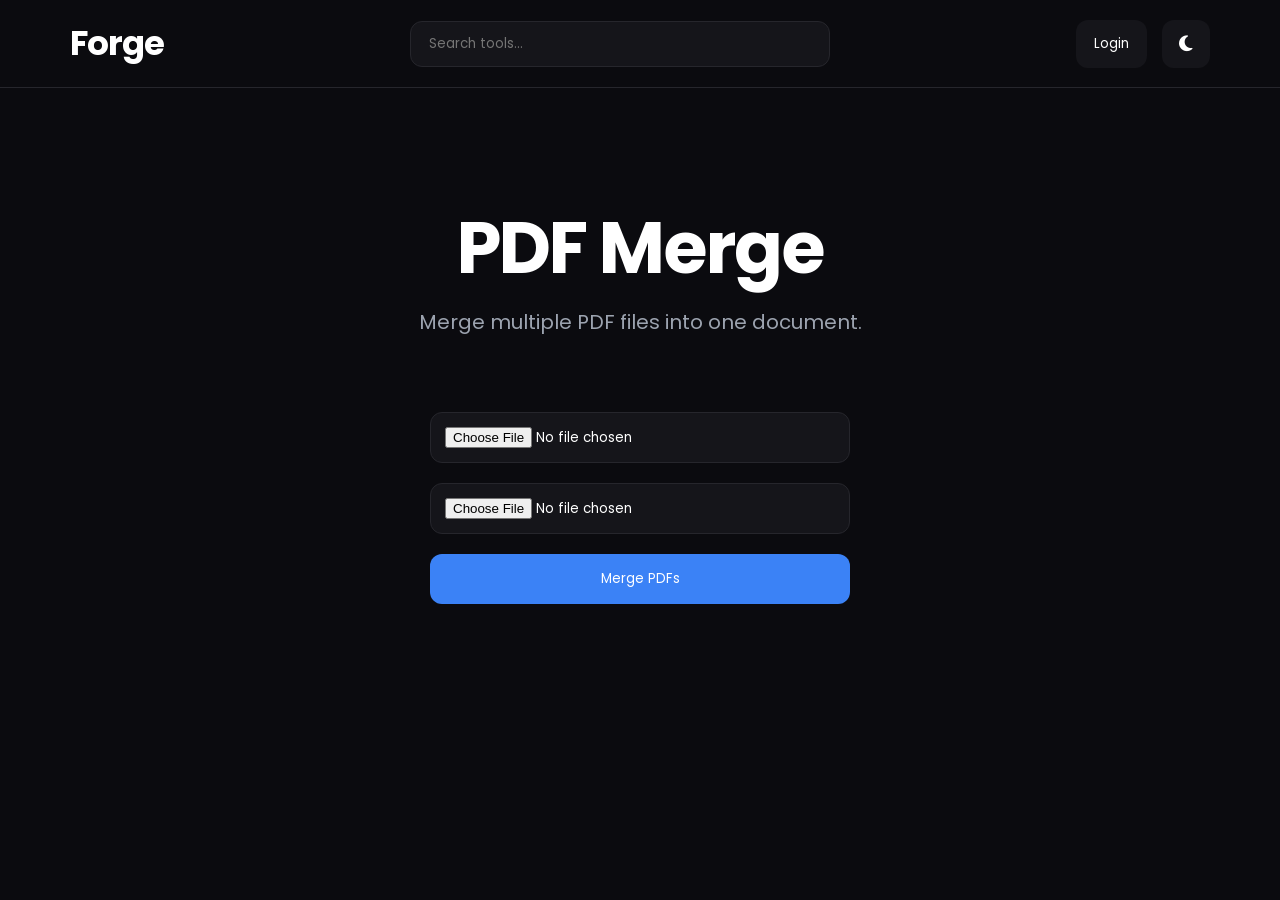
==== frontend/pdf.html @ 041222e4 "Add PDF page and homepage navigation" ====
<!DOCTYPE html>
<html lang="en">

<head>

    <meta charset="UTF-8">

    <meta name="viewport"
        content="width=device-width, initial-scale=1.0">

    <title>PDF Merge | Forge</title>

    <!-- Font Awesome -->

    <link rel="stylesheet"
        href="https://cdnjs.cloudflare.com/ajax/libs/font-awesome/6.7.2/css/all.min.css">

    <link rel="stylesheet"
        href="style.css">

</head>

<body>

    <!-- ===========================
         NAVBAR
    ============================ -->

    <nav class="navbar">

        <div class="logo">

            <a href="index.html"
                style="text-decoration:none;color:inherit;">

                Forge

            </a>

        </div>

        <div class="search-box">

            <input
                type="text"
                placeholder="Search tools...">

        </div>

        <div class="nav-right">

            <button class="login-btn">

                Login

            </button>

            <button class="theme-btn">

                <i class="fa-solid fa-moon"></i>

            </button>

        </div>

    </nav>

    <!-- ===========================
         HERO
    ============================ -->

    <section class="hero">

        <h1>

            PDF Merge

        </h1>

        <p>

            Merge multiple PDF files into one document.

        </p>

        <div class="pdf-upload">

            <input
                type="file"
                id="pdf1"
                accept=".pdf">

            <input
                type="file"
                id="pdf2"
                accept=".pdf">

            <button
                id="mergeBtn">

                Merge PDFs

            </button>

        </div>

        <p
            id="statusMessage"
            class="error-message">

        </p>

    </section>

    <script src="pdf.js"></script>

</body>

</html>
---- frontend/style.css ----
/* ==========================================
   GOOGLE FONT
========================================== */

@import url('https://fonts.googleapis.com/css2?family=Poppins:wght@300;400;500;600;700&display=swap');


/* ==========================================
   ROOT VARIABLES
========================================== */
:root{

    --bg:#0B0B0F;

    --surface:#15151A;

    --surface-hover:#1C1C22;

    --border:#26262C;

    --text:#FFFFFF;

    --secondary:#9CA3AF;

    --accent:#3B82F6;

    --success:#22C55E;

    --warning:#F59E0B;

    --danger:#EF4444;

    --radius:16px;

    --transition:.35s ease;

}


/* ==========================================
   RESET
========================================== */

*{
    margin:0;
    padding:0;
    box-sizing:border-box;
    font-family:'Poppins',sans-serif;
}


/* ==========================================
   BODY
========================================== */

body{

    background:var(--bg);

    color:var(--text);

}


/* ==========================================
   NAVBAR
========================================== */

.navbar{

    display:flex;

    justify-content:space-between;

    align-items:center;

    padding:18px 70px;

    border-bottom:1px solid var(--border);

}


/* ==========================================
   HERO
========================================== */

.hero{

    display:flex;

    flex-direction:column;

    justify-content:center;

    align-items:center;

    text-align:center;

    padding:120px 20px 140px;
}

.hero h1{

    font-size:72px;

    line-height:1.1;

    margin-bottom:20px;

    font-weight:700;

    letter-spacing:-2px;

    max-width:650px;

    

}

.hero p{

    font-size:20px;

    color:var(--secondary);

    margin-bottom:40px;

    max-width:700px;

}


.hero-search{

    display:flex;

    gap:15px;

    margin-bottom:30px;

}

.hero-search input{

    width:550px;

    padding:16px 20px;

    background:var(--surface);

    color:white;

    border:1px solid var(--border);

    border-radius:14px;

    outline:none;

    transition:.3s;

}

.hero-search input:focus{

    border-color:var(--accent);

}

.hero-search button{

    padding:16px 32px;

    background:var(--accent);

    color:white;

    border:none;

    border-radius:14px;

    cursor:pointer;

    transition:all .35s ease;

}

.hero-search button:hover{

    transform:translateY(-4px) scale(1.03);

    box-shadow:
        0 0 12px rgba(255,255,255,.12),
        0 0 28px rgba(255,255,255,.08),
        0 15px 35px rgba(0,0,0,.45);

}


.popular-tags{

    display:flex;

    gap:15px;

}

.popular-tags a{

    padding:10px 18px;

    background:var(--surface);

   border:1px solid var(--border);

    border-radius:30px;

    color:var(--secondary);

    cursor:pointer;

    transition:.3s;
    text-decoration:none;
}

.popular-tags a:hover{

    color:white;

    transform:translateY(-3px);

    box-shadow:
        0 0 10px rgba(255,255,255,.08),
        0 0 18px rgba(255,255,255,.05);

}

.hero-footer{

    margin-top:40px;

    color:#7A7A84;

    font-size:15px;

    letter-spacing:.5px;

}

/* ==========================================
   LOGO
========================================== */

.logo{

    font-size:34px;

    font-weight:700;

    letter-spacing:-1px;

    color:var(--text);

    cursor:pointer;

}


/* ==========================================
   SEARCH BOX
========================================== */

.search-box input{

    width:420px;

    padding:12px 18px;

    background:var(--surface);

    color:var(--text);

    border:1px solid var(--border);

    border-radius:12px;

    outline:none;

    transition:0.3s;

}


.search-box input:focus{

    border-color:var(--accent);

}


/* ==========================================
   RIGHT SECTION
========================================== */

.nav-right{

    display:flex;

    gap:15px;

}


/* ==========================================
   BUTTONS
========================================== */

.login-btn,
.theme-btn{

    padding:10px 18px;

    background:var(--surface);

    color:var(--text);

    border:none;

    border-radius:12px;

    cursor:pointer;

    transition:
        transform .25s ease,
        box-shadow .25s ease,
        background-color .25s ease;

}

/* Theme Button */

.theme-btn{

    width:48px;

    height:48px;

    display:flex;

    justify-content:center;

    align-items:center;

}

/* Hover */

/* Hover */

.login-btn:hover,
.theme-btn:hover{

    background:var(--surface-hover);

    transform:translateY(-4px) scale(1.03);

    box-shadow:
        0 0 8px rgba(255,255,255,.08),
        0 0 18px rgba(255,255,255,.05),
        0 12px 30px rgba(0,0,0,.45);

}

.theme-btn i{

    font-size:18px;

}


.divider{

    width:85%;

    margin:auto;

    border:none;

    height:1px;

    background:#1D1D24;

}


/* ==========================================
   POPULAR TOOLS
========================================== */

.tools{

    width:90%;

    max-width:1300px;

    margin:100px auto;

}

.tools h2{

    font-size:38px;

    margin-bottom:40px;

}

/* Grid */

.tools-grid{

    display:grid;

    grid-template-columns:repeat(4,1fr);

    gap:25px;

}

/* Cards */

.tool-card{

    transition:
        transform .3s ease,
        box-shadow .3s ease,
        border-color .3s ease;

}

.tool-card:hover{

    transform:translateY(-8px) scale(1.02);

    border-color:rgba(255,255,255,.12);

    box-shadow:
        0 0 15px rgba(255,255,255,.05),
        0 15px 40px rgba(0,0,0,.45);

}
/* Icon */

.tool-icon{

    font-size:34px;

    margin-bottom:20px;

}

/* Heading */

.tool-card h3{

    margin-bottom:12px;

}

/* Paragraph */

.tool-card p{

    color:var(--secondary);

    margin-bottom:25px;

    line-height:1.6;

}

/* Link */

.tool-card a{

    text-decoration:none;

    color:var(--accent);

    font-weight:600;

}



/* ==========================================
   QR RESULT
========================================== */

.qr-result{

    margin-top:45px;

    padding:35px;

    width:340px;

    background:var(--surface);

    border:1px solid var(--border);

    border-radius:22px;

    display:flex;

    flex-direction:column;

    align-items:center;

    gap:22px;

    box-shadow:
        0 10px 35px rgba(0,0,0,.35);

    animation:fadeUp .45s ease;

}

#qrImage{

    width:240px;

    background:white;

    padding:12px;

    border-radius:14px;

}

.qr-result h3{

    font-size:20px;

    color:var(--text);

}

/* ==========================================
   ERROR MESSAGE
========================================== */

/* ==========================================
   ERROR MESSAGE
========================================== */

.error-message{

    margin-top:18px;

    color:#ff6b6b;

    font-size:15px;

    font-weight:500;

    min-height:22px;

}






/* ==========================================
   DOWNLOAD BUTTON
========================================== */

#downloadBtn{

    padding:14px 28px;

    background:var(--accent);

    color:white;

    border:none;

    border-radius:12px;

    cursor:pointer;

    transition:all .35s ease;

}

#downloadBtn:hover{

    transform:translateY(-3px);

    box-shadow:
        0 0 12px rgba(255,255,255,.12),
        0 10px 25px rgba(0,0,0,.35);

}


@keyframes fadeUp{

    from{

        opacity:0;

        transform:translateY(25px);

    }

    to{

        opacity:1;

        transform:translateY(0);

    }

}

/* ==========================================
   PDF TOOL
========================================== */

.pdf-upload{

    display:flex;

    flex-direction:column;

    gap:20px;

    width:420px;

    margin-top:35px;

}

.pdf-upload input{

    background:var(--surface);

    color:var(--text);

    padding:14px;

    border:1px solid var(--border);

    border-radius:12px;

}

.pdf-upload button{

    padding:15px;

    background:var(--accent);

    color:white;

    border:none;

    border-radius:12px;

    cursor:pointer;

    transition:.3s;

}

.pdf-upload button:hover{

    transform:translateY(-3px);

}
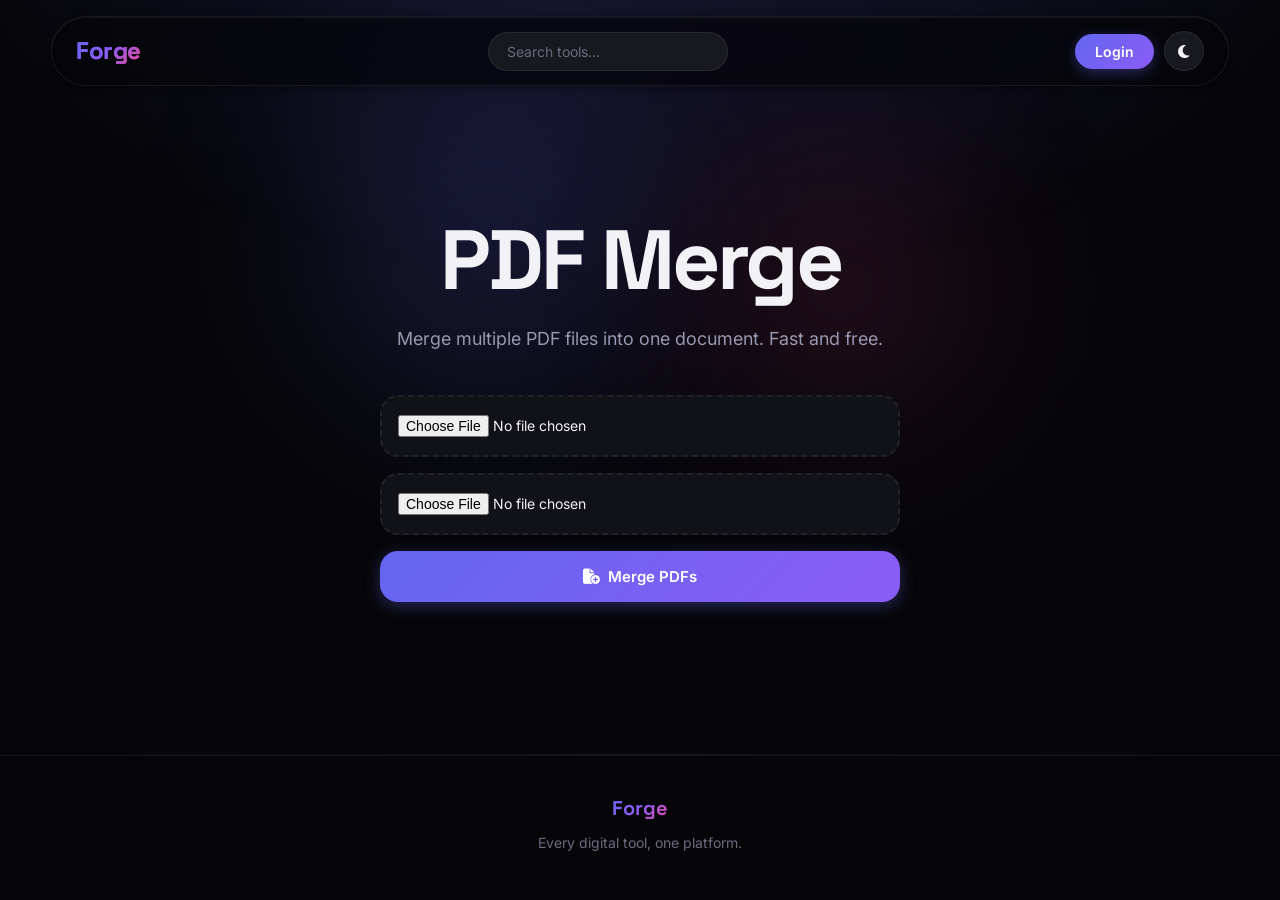
==== commit 793377e9: "feat: complete frontend UI redesign with premium glassmorphism theme" ====
--- a/frontend/pdf.html
+++ b/frontend/pdf.html
@@ -1,119 +1,63 @@
-<!DOCTYPE html>
-<html lang="en">
-
-<head>
-
-    <meta charset="UTF-8">
-
-    <meta name="viewport"
-        content="width=device-width, initial-scale=1.0">
-
-    <title>PDF Merge | Forge</title>
-
-    <!-- Font Awesome -->
-
-    <link rel="stylesheet"
-        href="https://cdnjs.cloudflare.com/ajax/libs/font-awesome/6.7.2/css/all.min.css">
-
-    <link rel="stylesheet"
-        href="style.css">
-
-</head>
-
-<body>
-
-    <!-- ===========================
-         NAVBAR
-    ============================ -->
-
-    <nav class="navbar">
-
-        <div class="logo">
-
-            <a href="index.html"
-                style="text-decoration:none;color:inherit;">
-
-                Forge
-
-            </a>
-
-        </div>
-
-        <div class="search-box">
-
-            <input
-                type="text"
-                placeholder="Search tools...">
-
-        </div>
-
-        <div class="nav-right">
-
-            <button class="login-btn">
-
-                Login
-
-            </button>
-
-            <button class="theme-btn">
-
-                <i class="fa-solid fa-moon"></i>
-
-            </button>
-
-        </div>
-
-    </nav>
-
-    <!-- ===========================
-         HERO
-    ============================ -->
-
-    <section class="hero">
-
-        <h1>
-
-            PDF Merge
-
-        </h1>
-
-        <p>
-
-            Merge multiple PDF files into one document.
-
-        </p>
-
-        <div class="pdf-upload">
-
-            <input
-                type="file"
-                id="pdf1"
-                accept=".pdf">
-
-            <input
-                type="file"
-                id="pdf2"
-                accept=".pdf">
-
-            <button
-                id="mergeBtn">
-
-                Merge PDFs
-
-            </button>
-
-        </div>
-
-        <p
-            id="statusMessage"
-            class="error-message">
-
-        </p>
-
-    </section>
-
-    <script src="pdf.js"></script>
-
-</body>
-
-</html>+<!DOCTYPE html>
+<html lang="en">
+
+<head>
+    <meta charset="UTF-8">
+    <meta name="viewport" content="width=device-width, initial-scale=1.0">
+    <meta name="description" content="Merge multiple PDF files into one document. Free, fast, no sign-up.">
+    <title>PDF Merge | Forge</title>
+
+    <link rel="stylesheet" href="https://cdnjs.cloudflare.com/ajax/libs/font-awesome/6.7.2/css/all.min.css">
+    <link rel="stylesheet" href="style.css">
+</head>
+
+<body>
+
+    <!-- NAVBAR -->
+    <nav class="navbar">
+        <div class="logo">
+            <a href="index.html">Forge</a>
+        </div>
+        <div class="search-box">
+            <input type="text" placeholder="Search tools...">
+        </div>
+        <div class="nav-right">
+            <button class="login-btn">Login</button>
+            <button class="theme-btn" id="themeBtn">
+                <i class="fa-solid fa-moon" id="themeIcon"></i>
+            </button>
+        </div>
+    </nav>
+
+    <!-- HERO -->
+    <section class="hero">
+
+        <h1>PDF Merge</h1>
+
+        <p>Merge multiple PDF files into one document. Fast and free.</p>
+
+        <div class="pdf-upload">
+            <input type="file" id="pdf1" accept=".pdf">
+            <input type="file" id="pdf2" accept=".pdf">
+            <button id="mergeBtn">
+                <i class="fa-solid fa-file-circle-plus"></i>&nbsp; Merge PDFs
+            </button>
+        </div>
+
+        <p id="statusMessage" class="error-message"></p>
+
+    </section>
+
+    <hr class="divider">
+
+    <!-- FOOTER -->
+    <footer class="footer">
+        <div class="footer-brand">Forge</div>
+        <p>Every digital tool, one platform.</p>
+    </footer>
+
+    <script src="pdf.js"></script>
+    <script src="theme.js"></script>
+
+</body>
+</html>
--- a/frontend/style.css
+++ b/frontend/style.css
@@ -1,683 +1,397 @@
-/* ==========================================
-   GOOGLE FONT
-========================================== */
-
-@import url('https://fonts.googleapis.com/css2?family=Poppins:wght@300;400;500;600;700&display=swap');
-
-
-/* ==========================================
-   ROOT VARIABLES
-========================================== */
-:root{
-
-    --bg:#0B0B0F;
-
-    --surface:#15151A;
-
-    --surface-hover:#1C1C22;
-
-    --border:#26262C;
-
-    --text:#FFFFFF;
-
-    --secondary:#9CA3AF;
-
-    --accent:#3B82F6;
-
-    --success:#22C55E;
-
-    --warning:#F59E0B;
-
-    --danger:#EF4444;
-
-    --radius:16px;
-
-    --transition:.35s ease;
-
-}
-
-
-/* ==========================================
-   RESET
-========================================== */
-
-*{
-    margin:0;
-    padding:0;
-    box-sizing:border-box;
-    font-family:'Poppins',sans-serif;
-}
-
-
-/* ==========================================
-   BODY
-========================================== */
-
-body{
-
-    background:var(--bg);
-
-    color:var(--text);
-
-}
-
-
-/* ==========================================
-   NAVBAR
-========================================== */
-
-.navbar{
-
-    display:flex;
-
-    justify-content:space-between;
-
-    align-items:center;
-
-    padding:18px 70px;
-
-    border-bottom:1px solid var(--border);
-
-}
-
-
-/* ==========================================
-   HERO
-========================================== */
-
-.hero{
-
-    display:flex;
-
-    flex-direction:column;
-
-    justify-content:center;
-
-    align-items:center;
-
-    text-align:center;
-
-    padding:120px 20px 140px;
-}
-
-.hero h1{
-
-    font-size:72px;
-
-    line-height:1.1;
-
-    margin-bottom:20px;
-
-    font-weight:700;
-
-    letter-spacing:-2px;
-
-    max-width:650px;
-
-    
-
-}
-
-.hero p{
-
-    font-size:20px;
-
-    color:var(--secondary);
-
-    margin-bottom:40px;
-
-    max-width:700px;
-
-}
-
-
-.hero-search{
-
-    display:flex;
-
-    gap:15px;
-
-    margin-bottom:30px;
-
-}
-
-.hero-search input{
-
-    width:550px;
-
-    padding:16px 20px;
-
-    background:var(--surface);
-
-    color:white;
-
-    border:1px solid var(--border);
-
-    border-radius:14px;
-
-    outline:none;
-
-    transition:.3s;
-
-}
-
-.hero-search input:focus{
-
-    border-color:var(--accent);
-
-}
-
-.hero-search button{
-
-    padding:16px 32px;
-
-    background:var(--accent);
-
-    color:white;
-
-    border:none;
-
-    border-radius:14px;
-
-    cursor:pointer;
-
-    transition:all .35s ease;
-
-}
-
-.hero-search button:hover{
-
-    transform:translateY(-4px) scale(1.03);
-
-    box-shadow:
-        0 0 12px rgba(255,255,255,.12),
-        0 0 28px rgba(255,255,255,.08),
-        0 15px 35px rgba(0,0,0,.45);
-
-}
-
-
-.popular-tags{
-
-    display:flex;
-
-    gap:15px;
-
-}
-
-.popular-tags a{
-
-    padding:10px 18px;
-
-    background:var(--surface);
-
-   border:1px solid var(--border);
-
-    border-radius:30px;
-
-    color:var(--secondary);
-
-    cursor:pointer;
-
-    transition:.3s;
-    text-decoration:none;
-}
-
-.popular-tags a:hover{
-
-    color:white;
-
-    transform:translateY(-3px);
-
-    box-shadow:
-        0 0 10px rgba(255,255,255,.08),
-        0 0 18px rgba(255,255,255,.05);
-
-}
-
-.hero-footer{
-
-    margin-top:40px;
-
-    color:#7A7A84;
-
-    font-size:15px;
-
-    letter-spacing:.5px;
-
-}
-
-/* ==========================================
-   LOGO
-========================================== */
-
-.logo{
-
-    font-size:34px;
-
-    font-weight:700;
-
-    letter-spacing:-1px;
-
-    color:var(--text);
-
-    cursor:pointer;
-
-}
-
-
-/* ==========================================
-   SEARCH BOX
-========================================== */
-
-.search-box input{
-
-    width:420px;
-
-    padding:12px 18px;
-
-    background:var(--surface);
-
-    color:var(--text);
-
-    border:1px solid var(--border);
-
-    border-radius:12px;
-
-    outline:none;
-
-    transition:0.3s;
-
-}
-
-
-.search-box input:focus{
-
-    border-color:var(--accent);
-
-}
-
-
-/* ==========================================
-   RIGHT SECTION
-========================================== */
-
-.nav-right{
-
-    display:flex;
-
-    gap:15px;
-
-}
-
-
-/* ==========================================
-   BUTTONS
-========================================== */
-
-.login-btn,
-.theme-btn{
-
-    padding:10px 18px;
-
-    background:var(--surface);
-
-    color:var(--text);
-
-    border:none;
-
-    border-radius:12px;
-
-    cursor:pointer;
-
-    transition:
-        transform .25s ease,
-        box-shadow .25s ease,
-        background-color .25s ease;
-
-}
-
-/* Theme Button */
-
-.theme-btn{
-
-    width:48px;
-
-    height:48px;
-
-    display:flex;
-
-    justify-content:center;
-
-    align-items:center;
-
-}
-
-/* Hover */
-
-/* Hover */
-
-.login-btn:hover,
-.theme-btn:hover{
-
-    background:var(--surface-hover);
-
-    transform:translateY(-4px) scale(1.03);
-
-    box-shadow:
-        0 0 8px rgba(255,255,255,.08),
-        0 0 18px rgba(255,255,255,.05),
-        0 12px 30px rgba(0,0,0,.45);
-
-}
-
-.theme-btn i{
-
-    font-size:18px;
-
-}
-
-
-.divider{
-
-    width:85%;
-
-    margin:auto;
-
-    border:none;
-
-    height:1px;
-
-    background:#1D1D24;
-
-}
-
-
-/* ==========================================
-   POPULAR TOOLS
-========================================== */
-
-.tools{
-
-    width:90%;
-
-    max-width:1300px;
-
-    margin:100px auto;
-
-}
-
-.tools h2{
-
-    font-size:38px;
-
-    margin-bottom:40px;
-
-}
-
-/* Grid */
-
-.tools-grid{
-
-    display:grid;
-
-    grid-template-columns:repeat(4,1fr);
-
-    gap:25px;
-
-}
-
-/* Cards */
-
-.tool-card{
-
-    transition:
-        transform .3s ease,
-        box-shadow .3s ease,
-        border-color .3s ease;
-
-}
-
-.tool-card:hover{
-
-    transform:translateY(-8px) scale(1.02);
-
-    border-color:rgba(255,255,255,.12);
-
-    box-shadow:
-        0 0 15px rgba(255,255,255,.05),
-        0 15px 40px rgba(0,0,0,.45);
-
-}
-/* Icon */
-
-.tool-icon{
-
-    font-size:34px;
-
-    margin-bottom:20px;
-
-}
-
-/* Heading */
-
-.tool-card h3{
-
-    margin-bottom:12px;
-
-}
-
-/* Paragraph */
-
-.tool-card p{
-
-    color:var(--secondary);
-
-    margin-bottom:25px;
-
-    line-height:1.6;
-
-}
-
-/* Link */
-
-.tool-card a{
-
-    text-decoration:none;
-
-    color:var(--accent);
-
-    font-weight:600;
-
-}
-
-
-
-/* ==========================================
-   QR RESULT
-========================================== */
-
-.qr-result{
-
-    margin-top:45px;
-
-    padding:35px;
-
-    width:340px;
-
-    background:var(--surface);
-
-    border:1px solid var(--border);
-
-    border-radius:22px;
-
-    display:flex;
-
-    flex-direction:column;
-
-    align-items:center;
-
-    gap:22px;
-
-    box-shadow:
-        0 10px 35px rgba(0,0,0,.35);
-
-    animation:fadeUp .45s ease;
-
-}
-
-#qrImage{
-
-    width:240px;
-
-    background:white;
-
-    padding:12px;
-
-    border-radius:14px;
-
-}
-
-.qr-result h3{
-
-    font-size:20px;
-
-    color:var(--text);
-
-}
-
-/* ==========================================
-   ERROR MESSAGE
-========================================== */
-
-/* ==========================================
-   ERROR MESSAGE
-========================================== */
-
-.error-message{
-
-    margin-top:18px;
-
-    color:#ff6b6b;
-
-    font-size:15px;
-
-    font-weight:500;
-
-    min-height:22px;
-
-}
-
-
-
-
-
-
-/* ==========================================
-   DOWNLOAD BUTTON
-========================================== */
-
-#downloadBtn{
-
-    padding:14px 28px;
-
-    background:var(--accent);
-
-    color:white;
-
-    border:none;
-
-    border-radius:12px;
-
-    cursor:pointer;
-
-    transition:all .35s ease;
-
-}
-
-#downloadBtn:hover{
-
-    transform:translateY(-3px);
-
-    box-shadow:
-        0 0 12px rgba(255,255,255,.12),
-        0 10px 25px rgba(0,0,0,.35);
-
-}
-
-
-@keyframes fadeUp{
-
-    from{
-
-        opacity:0;
-
-        transform:translateY(25px);
-
-    }
-
-    to{
-
-        opacity:1;
-
-        transform:translateY(0);
-
-    }
-
-}
-
-/* ==========================================
-   PDF TOOL
-========================================== */
-
-.pdf-upload{
-
-    display:flex;
-
-    flex-direction:column;
-
-    gap:20px;
-
-    width:420px;
-
-    margin-top:35px;
-
-}
-
-.pdf-upload input{
-
-    background:var(--surface);
-
-    color:var(--text);
-
-    padding:14px;
-
-    border:1px solid var(--border);
-
-    border-radius:12px;
-
-}
-
-.pdf-upload button{
-
-    padding:15px;
-
-    background:var(--accent);
-
-    color:white;
-
-    border:none;
-
-    border-radius:12px;
-
-    cursor:pointer;
-
-    transition:.3s;
-
-}
-
-.pdf-upload button:hover{
-
-    transform:translateY(-3px);
-
-}+/* GOOGLE FONTS */
+@import url('https://fonts.googleapis.com/css2?family=Inter:wght@300;400;500;600;700;800;900&family=Space+Grotesk:wght@400;500;600;700&display=swap');
+
+/* ROOT VARIABLES */
+:root {
+    --bg: #060609;
+    --surface: #111118;
+    --surface2: #18181f;
+    --surface-hover: #1e1e28;
+    --border: rgba(255,255,255,.07);
+    --text: #f1f1f6;
+    --text-muted: #6b6b80;
+    --secondary: #9898b0;
+    --accent: #6366f1;
+    --accent2: #8b5cf6;
+    --pink: #ec4899;
+    --gradient-hero: linear-gradient(135deg, #6366f1 0%, #8b5cf6 50%, #ec4899 100%);
+    --gradient-card: linear-gradient(135deg, rgba(99,102,241,.12) 0%, rgba(139,92,246,.06) 100%);
+    --gradient-btn: linear-gradient(135deg, #6366f1 0%, #8b5cf6 100%);
+    --gradient-bg: radial-gradient(ellipse 80% 60% at 50% -10%, rgba(99,102,241,.18) 0%, transparent 70%);
+    --success: #22c55e;
+    --warning: #f59e0b;
+    --danger: #ef4444;
+    --radius-sm: 10px;
+    --radius: 18px;
+    --radius-lg: 28px;
+    --shadow-sm: 0 2px 8px rgba(0,0,0,.4);
+    --shadow-md: 0 8px 32px rgba(0,0,0,.5);
+    --shadow-lg: 0 24px 64px rgba(0,0,0,.6);
+    --shadow-glow: 0 0 40px rgba(99,102,241,.25);
+    --transition: .3s cubic-bezier(.4,0,.2,1);
+    --navbar-bg: rgba(6,6,9,.75);
+}
+
+body.light {
+    --bg: #f4f4f9;
+    --surface: #ffffff;
+    --surface2: #f8f8fc;
+    --surface-hover: #f0f0f8;
+    --border: rgba(0,0,0,.08);
+    --text: #0f0f1a;
+    --text-muted: #8888a8;
+    --secondary: #55557a;
+    --gradient-bg: radial-gradient(ellipse 80% 60% at 50% -10%, rgba(99,102,241,.12) 0%, transparent 70%);
+    --shadow-sm: 0 2px 8px rgba(0,0,0,.08);
+    --shadow-md: 0 8px 32px rgba(0,0,0,.12);
+    --shadow-lg: 0 24px 64px rgba(0,0,0,.15);
+    --shadow-glow: 0 0 40px rgba(99,102,241,.15);
+    --navbar-bg: rgba(255,255,255,.82);
+}
+
+*, *::before, *::after { margin: 0; padding: 0; box-sizing: border-box; }
+html { scroll-behavior: smooth; }
+
+body {
+    font-family: 'Inter', sans-serif;
+    background: var(--bg);
+    color: var(--text);
+    line-height: 1.6;
+    transition: background var(--transition), color var(--transition);
+    overflow-x: hidden;
+}
+body::before {
+    content: '';
+    position: fixed;
+    inset: 0;
+    background: var(--gradient-bg);
+    pointer-events: none;
+    z-index: 0;
+}
+
+::-webkit-scrollbar { width: 5px; }
+::-webkit-scrollbar-track { background: var(--bg); }
+::-webkit-scrollbar-thumb { background: var(--accent); border-radius: 99px; }
+::selection { background: rgba(99,102,241,.35); color: #fff; }
+
+/* NAVBAR */
+.navbar {
+    position: sticky;
+    top: 16px;
+    width: 92%;
+    max-width: 1280px;
+    margin: 16px auto 0;
+    padding: 14px 24px;
+    display: flex;
+    justify-content: space-between;
+    align-items: center;
+    background: var(--navbar-bg);
+    backdrop-filter: blur(24px) saturate(180%);
+    -webkit-backdrop-filter: blur(24px) saturate(180%);
+    border: 1px solid var(--border);
+    border-radius: 100px;
+    z-index: 1000;
+    transition: all var(--transition);
+    box-shadow: var(--shadow-sm), inset 0 1px 0 rgba(255,255,255,.06);
+}
+
+.logo {
+    font-family: 'Space Grotesk', sans-serif;
+    font-size: 24px;
+    font-weight: 700;
+    letter-spacing: -.5px;
+    background: var(--gradient-hero);
+    -webkit-background-clip: text;
+    -webkit-text-fill-color: transparent;
+    background-clip: text;
+    cursor: pointer;
+    transition: opacity var(--transition);
+    text-decoration: none;
+}
+.logo:hover { opacity: .8; }
+.logo a { text-decoration: none; background: var(--gradient-hero); -webkit-background-clip: text; -webkit-text-fill-color: transparent; background-clip: text; }
+
+.search-box input {
+    width: 240px;
+    padding: 10px 18px;
+    background: var(--surface2);
+    color: var(--text);
+    border: 1px solid var(--border);
+    border-radius: 99px;
+    outline: none;
+    font-size: 14px;
+    font-family: 'Inter', sans-serif;
+    transition: all var(--transition);
+}
+.search-box input:focus { border-color: var(--accent); box-shadow: 0 0 0 3px rgba(99,102,241,.15); }
+.search-box input::placeholder { color: var(--text-muted); }
+
+.nav-links { display: flex; gap: 4px; }
+.nav-links a { padding: 8px 14px; color: var(--secondary); text-decoration: none; font-size: 14px; font-weight: 500; border-radius: 99px; transition: all var(--transition); }
+.nav-links a:hover { color: var(--text); background: var(--surface-hover); }
+
+.nav-right { display: flex; gap: 10px; align-items: center; }
+
+.login-btn {
+    padding: 9px 20px;
+    background: var(--gradient-btn);
+    color: #fff;
+    border: none;
+    border-radius: 99px;
+    font-size: 14px;
+    font-weight: 600;
+    font-family: 'Inter', sans-serif;
+    cursor: pointer;
+    transition: all var(--transition);
+    box-shadow: 0 4px 14px rgba(99,102,241,.35);
+}
+.login-btn:hover { transform: translateY(-2px); box-shadow: 0 8px 24px rgba(99,102,241,.5); }
+
+.theme-btn {
+    width: 40px;
+    height: 40px;
+    display: flex;
+    justify-content: center;
+    align-items: center;
+    background: var(--surface2);
+    color: var(--text);
+    border: 1px solid var(--border);
+    border-radius: 50%;
+    cursor: pointer;
+    transition: all var(--transition);
+    font-size: 15px;
+    font-family: 'Inter', sans-serif;
+}
+.theme-btn:hover { background: var(--surface-hover); border-color: var(--accent); transform: rotate(20deg); }
+
+/* HERO */
+.hero {
+    position: relative;
+    display: flex;
+    flex-direction: column;
+    justify-content: center;
+    align-items: center;
+    text-align: center;
+    padding: 130px 20px 120px;
+    z-index: 1;
+}
+.hero::before, .hero::after {
+    content: '';
+    position: absolute;
+    border-radius: 50%;
+    filter: blur(80px);
+    pointer-events: none;
+    animation: floatOrb 8s ease-in-out infinite;
+    z-index: -1;
+}
+.hero::before { width: 500px; height: 500px; background: radial-gradient(circle, rgba(99,102,241,.25) 0%, transparent 70%); top: -100px; left: calc(50% - 400px); }
+.hero::after { width: 400px; height: 400px; background: radial-gradient(circle, rgba(236,72,153,.18) 0%, transparent 70%); top: 0; right: calc(50% - 400px); animation-delay: -4s; }
+
+@keyframes floatOrb {
+    0%, 100% { transform: translateY(0) scale(1); }
+    50% { transform: translateY(-30px) scale(1.05); }
+}
+
+.hero-badge {
+    display: inline-flex;
+    align-items: center;
+    gap: 8px;
+    padding: 6px 16px;
+    background: rgba(99,102,241,.1);
+    border: 1px solid rgba(99,102,241,.25);
+    border-radius: 99px;
+    font-size: 13px;
+    font-weight: 500;
+    color: #a5b4fc;
+    margin-bottom: 28px;
+    animation: fadeDown .6s ease both;
+}
+
+.hero h1 {
+    font-family: 'Space Grotesk', sans-serif;
+    font-size: clamp(48px, 8vw, 84px);
+    font-weight: 800;
+    line-height: 1.05;
+    letter-spacing: -3px;
+    max-width: 780px;
+    margin-bottom: 20px;
+    animation: fadeDown .7s .1s ease both;
+}
+
+.gradient-text { background: var(--gradient-hero); -webkit-background-clip: text; -webkit-text-fill-color: transparent; background-clip: text; }
+
+.hero > p { font-size: 18px; color: var(--secondary); max-width: 520px; line-height: 1.7; animation: fadeDown .7s .2s ease both; }
+
+.hero-search {
+    display: flex;
+    gap: 12px;
+    margin-top: 42px;
+    width: 100%;
+    max-width: 640px;
+    animation: fadeDown .7s .3s ease both;
+}
+.hero-search input {
+    flex: 1;
+    height: 58px;
+    padding: 0 22px;
+    background: var(--surface);
+    color: var(--text);
+    border: 1px solid var(--border);
+    border-radius: var(--radius);
+    outline: none;
+    font-size: 16px;
+    font-family: 'Inter', sans-serif;
+    transition: all var(--transition);
+    box-shadow: var(--shadow-sm);
+}
+.hero-search input::placeholder { color: var(--text-muted); }
+.hero-search input:focus { border-color: var(--accent); box-shadow: 0 0 0 4px rgba(99,102,241,.15), var(--shadow-sm); }
+
+.search-btn {
+    height: 58px;
+    padding: 0 28px;
+    background: var(--gradient-btn);
+    color: #fff;
+    border: none;
+    border-radius: var(--radius);
+    font-size: 15px;
+    font-weight: 600;
+    font-family: 'Inter', sans-serif;
+    cursor: pointer;
+    transition: all var(--transition);
+    white-space: nowrap;
+    box-shadow: 0 4px 20px rgba(99,102,241,.4);
+}
+.search-btn:hover { transform: translateY(-2px); box-shadow: 0 8px 30px rgba(99,102,241,.6); }
+.search-btn:active { transform: translateY(0); }
+
+.popular-tags { display: flex; gap: 10px; flex-wrap: wrap; justify-content: center; margin-top: 20px; animation: fadeDown .7s .4s ease both; }
+.popular-tags a { padding: 7px 16px; background: var(--surface); border: 1px solid var(--border); border-radius: 99px; color: var(--secondary); text-decoration: none; font-size: 13px; font-weight: 500; transition: all var(--transition); }
+.popular-tags a:hover { color: var(--text); border-color: var(--accent); background: rgba(99,102,241,.08); transform: translateY(-2px); }
+
+.hero-footer { margin-top: 50px; color: var(--text-muted); font-size: 14px; letter-spacing: .5px; animation: fadeDown .7s .5s ease both; }
+
+/* STATS BAR */
+.stats-bar {
+    position: relative;
+    z-index: 1;
+    display: flex;
+    justify-content: center;
+    width: 90%;
+    max-width: 900px;
+    margin: 0 auto 80px;
+    background: var(--surface);
+    border: 1px solid var(--border);
+    border-radius: var(--radius-lg);
+    overflow: hidden;
+    animation: fadeUp .7s .2s ease both;
+}
+.stat-item { flex: 1; padding: 28px 20px; text-align: center; transition: background var(--transition); position: relative; }
+.stat-item:not(:last-child)::after { content: ''; position: absolute; right: 0; top: 20%; height: 60%; width: 1px; background: var(--border); }
+.stat-item:hover { background: var(--surface-hover); }
+.stat-number { font-family: 'Space Grotesk', sans-serif; font-size: 32px; font-weight: 700; background: var(--gradient-hero); -webkit-background-clip: text; -webkit-text-fill-color: transparent; background-clip: text; display: block; line-height: 1; margin-bottom: 6px; }
+.stat-label { font-size: 13px; color: var(--text-muted); font-weight: 500; }
+
+/* DIVIDER */
+.divider { width: 85%; margin: 0 auto; border: none; height: 1px; background: linear-gradient(90deg, transparent, var(--border), transparent); }
+
+/* TOOLS SECTION */
+.tools { position: relative; z-index: 1; width: 90%; max-width: 1280px; margin: 0 auto 100px; }
+.tools h2 { font-family: 'Space Grotesk', sans-serif; font-size: 38px; font-weight: 700; letter-spacing: -1.5px; margin-bottom: 40px; }
+.tools-grid { display: grid; grid-template-columns: repeat(4, 1fr); gap: 20px; }
+
+/* TOOL CARDS */
+.tool-card {
+    position: relative;
+    background: var(--surface);
+    border: 1px solid var(--border);
+    border-radius: var(--radius-lg);
+    padding: 32px 28px;
+    transition: all var(--transition);
+    cursor: pointer;
+    overflow: hidden;
+    animation: fadeUp .5s ease both;
+}
+.tool-card::before { content: ''; position: absolute; inset: 0; background: var(--gradient-card); opacity: 0; transition: opacity var(--transition); }
+.tool-card:hover { transform: translateY(-8px); border-color: rgba(99,102,241,.4); box-shadow: var(--shadow-lg), 0 0 0 1px rgba(99,102,241,.15), var(--shadow-glow); }
+.tool-card:hover::before { opacity: 1; }
+.tool-card:nth-child(1) { animation-delay: .0s; }
+.tool-card:nth-child(2) { animation-delay: .1s; }
+.tool-card:nth-child(3) { animation-delay: .2s; }
+.tool-card:nth-child(4) { animation-delay: .3s; }
+.tool-icon { width: 56px; height: 56px; display: flex; align-items: center; justify-content: center; border-radius: var(--radius); font-size: 26px; margin-bottom: 22px; position: relative; z-index: 1; transition: transform var(--transition); }
+.tool-card:hover .tool-icon { transform: scale(1.1) rotate(-5deg); }
+.tool-icon.purple { background: rgba(99,102,241,.15); }
+.tool-icon.blue   { background: rgba(6,182,212,.15); }
+.tool-icon.pink   { background: rgba(236,72,153,.15); }
+.tool-icon.green  { background: rgba(34,197,94,.15); }
+.tool-card h3 { font-family: 'Space Grotesk', sans-serif; font-size: 18px; font-weight: 600; margin-bottom: 10px; position: relative; z-index: 1; }
+.tool-card p { color: var(--secondary); font-size: 14px; line-height: 1.65; margin-bottom: 24px; position: relative; z-index: 1; }
+.tool-card a { display: inline-flex; align-items: center; gap: 6px; text-decoration: none; color: var(--accent); font-size: 14px; font-weight: 600; position: relative; z-index: 1; transition: gap var(--transition); }
+.tool-card a:hover { gap: 10px; }
+
+.badge-soon { display: inline-block; padding: 3px 10px; background: rgba(245,158,11,.12); color: #f59e0b; border: 1px solid rgba(245,158,11,.2); border-radius: 99px; font-size: 11px; font-weight: 600; letter-spacing: .5px; text-transform: uppercase; }
+
+/* ABOUT SECTION */
+.about { position: relative; z-index: 1; width: 90%; max-width: 1000px; margin: 0 auto 100px; text-align: center; }
+.about h2 { font-family: 'Space Grotesk', sans-serif; font-size: clamp(28px, 4vw, 42px); font-weight: 700; letter-spacing: -1.5px; margin-bottom: 16px; }
+.about > p { color: var(--secondary); font-size: 16px; line-height: 1.8; max-width: 560px; margin: 0 auto 50px; }
+.about-features { display: grid; grid-template-columns: repeat(3, 1fr); gap: 20px; }
+
+.feature { background: var(--surface); border: 1px solid var(--border); border-radius: var(--radius-lg); padding: 32px 24px; font-size: 15px; font-weight: 500; transition: all var(--transition); position: relative; overflow: hidden; text-align: center; }
+.feature::before { content: ''; position: absolute; inset: 0; background: var(--gradient-card); opacity: 0; transition: opacity var(--transition); }
+.feature:hover { transform: translateY(-6px); border-color: rgba(99,102,241,.3); box-shadow: var(--shadow-md), var(--shadow-glow); }
+.feature:hover::before { opacity: 1; }
+.feature-icon { font-size: 32px; margin-bottom: 14px; display: block; }
+.feature-title { font-family: 'Space Grotesk', sans-serif; font-size: 18px; font-weight: 600; margin-bottom: 8px; position: relative; z-index: 1; }
+.feature-desc { color: var(--secondary); font-size: 14px; line-height: 1.6; position: relative; z-index: 1; }
+
+/* FOOTER */
+.footer { position: relative; z-index: 1; border-top: 1px solid var(--border); padding: 36px 5%; text-align: center; color: var(--text-muted); font-size: 14px; }
+.footer-brand { font-family: 'Space Grotesk', sans-serif; font-size: 20px; font-weight: 700; background: var(--gradient-hero); -webkit-background-clip: text; -webkit-text-fill-color: transparent; background-clip: text; display: inline-block; margin-bottom: 8px; }
+
+/* TOOL PAGES */
+.tool-hero { position: relative; z-index: 1; display: flex; flex-direction: column; align-items: center; text-align: center; padding: 80px 20px 60px; }
+.tool-hero h1 { font-family: 'Space Grotesk', sans-serif; font-size: clamp(36px, 6vw, 62px); font-weight: 700; letter-spacing: -2px; margin-bottom: 14px; animation: fadeDown .6s ease both; }
+.tool-hero p { color: var(--secondary); font-size: 17px; max-width: 480px; line-height: 1.7; animation: fadeDown .6s .1s ease both; }
+
+/* QR RESULT */
+.qr-result { margin-top: 30px; padding: 36px; width: 340px; background: var(--surface); border: 1px solid var(--border); border-radius: var(--radius-lg); display: flex; flex-direction: column; align-items: center; gap: 20px; box-shadow: var(--shadow-lg); animation: popIn .45s cubic-bezier(.175,.885,.32,1.275) both; }
+#qrImage { width: 230px; background: white; padding: 14px; border-radius: var(--radius); }
+.qr-result h3 { font-size: 15px; font-weight: 600; color: var(--success); }
+
+/* PDF / IMAGE UPLOAD */
+.pdf-upload { display: flex; flex-direction: column; gap: 16px; width: 100%; max-width: 520px; margin: 40px auto 0; animation: fadeDown .6s .2s ease both; }
+.pdf-upload input[type="file"] { background: var(--surface); color: var(--text); padding: 18px 16px; border: 2px dashed var(--border); border-radius: var(--radius); font-family: 'Inter', sans-serif; font-size: 14px; cursor: pointer; transition: all var(--transition); }
+.pdf-upload input[type="file"]:hover { border-color: var(--accent); background: rgba(99,102,241,.04); }
+.pdf-upload label { font-size: 14px; color: var(--secondary); font-weight: 500; text-align: left; }
+.pdf-upload input[type="range"] { -webkit-appearance: none; width: 100%; height: 6px; background: linear-gradient(90deg, var(--accent) 50%, var(--surface2) 50%); border-radius: 99px; outline: none; cursor: pointer; }
+.pdf-upload input[type="range"]::-webkit-slider-thumb { -webkit-appearance: none; width: 20px; height: 20px; border-radius: 50%; background: var(--gradient-btn); box-shadow: 0 0 10px rgba(99,102,241,.5); }
+.pdf-upload button { padding: 16px; background: var(--gradient-btn); color: white; border: none; border-radius: var(--radius); cursor: pointer; transition: all var(--transition); font-size: 15px; font-weight: 600; font-family: 'Inter', sans-serif; box-shadow: 0 4px 16px rgba(99,102,241,.35); }
+.pdf-upload button:hover { transform: translateY(-2px); box-shadow: 0 8px 24px rgba(99,102,241,.5); }
+
+/* GENERATE BUTTON */
+#generateBtn { height: 56px; padding: 0 28px; background: var(--gradient-btn); color: #fff; border: none; border-radius: var(--radius); font-size: 15px; font-weight: 600; font-family: 'Inter', sans-serif; cursor: pointer; transition: all var(--transition); white-space: nowrap; box-shadow: 0 4px 18px rgba(99,102,241,.4); }
+#generateBtn:hover { transform: translateY(-2px); box-shadow: 0 8px 28px rgba(99,102,241,.55); }
+#generateBtn:active { transform: translateY(0); }
+#generateBtn:disabled { opacity: .55; cursor: not-allowed; transform: none; box-shadow: none; }
+
+/* DOWNLOAD BUTTON */
+#downloadBtn { padding: 12px 24px; background: var(--gradient-btn); color: #fff; border: none; border-radius: var(--radius-sm); font-size: 14px; font-weight: 600; cursor: pointer; transition: all var(--transition); font-family: 'Inter', sans-serif; box-shadow: 0 4px 16px rgba(99,102,241,.35); }
+#downloadBtn:hover { transform: translateY(-2px); box-shadow: 0 8px 28px rgba(99,102,241,.5); }
+
+/* ERROR MESSAGE */
+.error-message { margin-top: 10px; color: #f87171; font-size: 14px; font-weight: 500; min-height: 22px; }
+
+/* ANIMATIONS */
+@keyframes fadeDown { from { opacity: 0; transform: translateY(-24px); } to { opacity: 1; transform: translateY(0); } }
+@keyframes fadeUp { from { opacity: 0; transform: translateY(30px); } to { opacity: 1; transform: translateY(0); } }
+@keyframes popIn { from { opacity: 0; transform: scale(.85); } to { opacity: 1; transform: scale(1); } }
+
+.reveal { opacity: 0; transform: translateY(30px); transition: opacity .7s ease, transform .7s ease; }
+.reveal.visible { opacity: 1; transform: translateY(0); }
+
+/* RESPONSIVE */
+@media (max-width: 1024px) { .tools-grid { grid-template-columns: repeat(2, 1fr); } .about-features { grid-template-columns: repeat(2, 1fr); } }
+@media (max-width: 768px) { .navbar { top: 10px; padding: 12px 18px; } .search-box { display: none; } .hero { padding: 90px 20px 80px; } .hero-search { flex-direction: column; } .hero-search input, .search-btn { width: 100%; } .tools-grid { grid-template-columns: 1fr; } .about-features { grid-template-columns: 1fr; } .stats-bar { flex-direction: column; } .stat-item::after { display: none !important; } .nav-links { display: none; } }
+@media (max-width: 480px) { .popular-tags { flex-wrap: wrap; } .qr-result { width: 100%; } #generateBtn { width: 100%; } }
